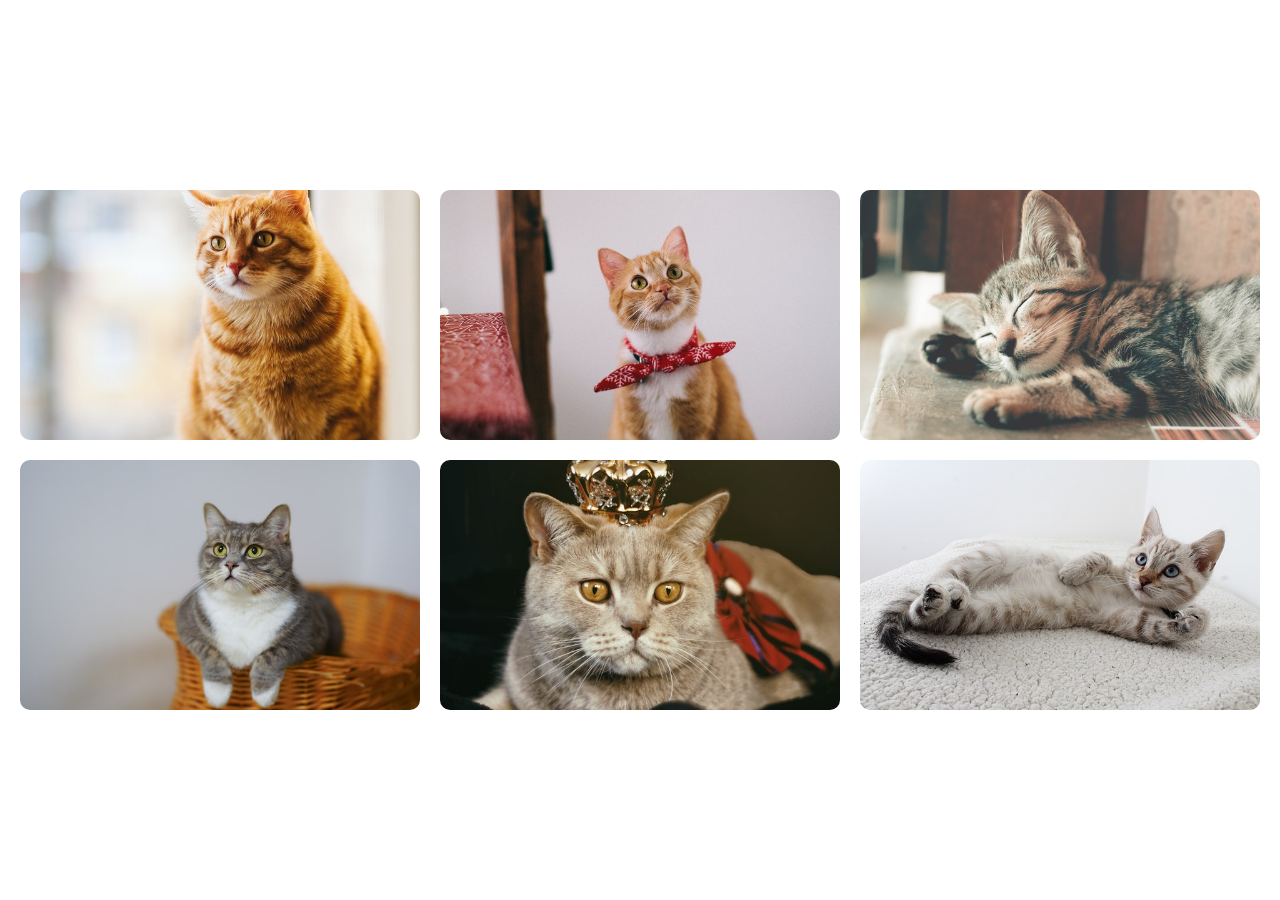
==== gallery/index.html @ 99b30771 "Add files via upload" ====
<!DOCTYPE html>
<html lang="en">

<head>
    <meta charset="UTF-8">
    <meta http-equiv="X-UA-Compatible" content="IE=edge">
    <meta name="viewport" content="width=device-width, initial-scale=1.0">
    <link rel="stylesheet" href="style.css">
    <link rel="stylesheet" href="style2.css">
    <title>Gallery</title>
</head>
<style>
    body {
        height: 100vh;
        display: flex;
        justify-content: center;
        align-items: center;
    }
</style>

<body>
    <div class="wrapper">
        <div data-galleryImage class="image">
            <img src="./img/img1.jpg" alt="kotek 1" tabindex="1">
        </div>

        <div data-galleryImage class="image">
            <img src="./img/img2.jpg" alt="kotek 2" tabindex="1">
        </div>

        <div data-galleryImage class="image">
            <img src="./img/img3.jpg" alt="kotek 3" tabindex="1">
        </div>

        <div data-galleryImage class="image">
            <img src="./img/img4.jpg" alt="kotek 4" tabindex="1">
        </div>

        <div data-galleryImage class="image">
            <img src="./img/img5.jpg" alt="kotek 5" tabindex="1">
        </div>

        <div data-galleryImage class="image">
            <img src="./img/img6.jpg" alt="kotek 6" tabindex="1">
        </div>
    </div>

    <div data-galleryModal class="hidden">
        <div data-modalShadow></div>
        <div data-modalContent>
            <div data-closeModal>
                <img src="./icons//iconmonstr-x-mark-1-32.png" alt="">
            </div>
            <div data-modalDescription>unknown</div>
            <div data-modalSlide>
                <div data-previousSlide data-slideButton>
                    <img src="./icons/iconmonstr-arrow-64-32.png" alt="previous slide button">
                </div>
                <div data-nextSlide data-slideButton>
                    <img src="./icons/iconmonstr-arrow-25-32.png" alt="next slide button">
                </div>
                <img data-currentSlide src="" alt="current gallery photo">
            </div>
        </div>
    </div>
    <script src="./app.js"></script>
</body>

</html>
---- gallery/style.css ----
[data-galleryModal] {
	display: flex;
	justify-content: center;
	align-items: center;
	position: absolute;
	top: 0;
	left: 0;
	width: 100%;
	height: 100%;
	z-index: 1;
	user-select: none;
	animation: fadeIn 0.3s linear;
}
[data-galleryModal].hidden {
	display: none;
	animation: fadeOut 5s;
}
[data-modalShadow] {
	position: fixed;
	width: 100%;
	height: 100%;
	background-color: rgba(0, 0, 0, 0.7);
	backdrop-filter: blur(4px);
	z-index: -1;
}
[data-modalContent] {
	position: relative;
	display: flex;
	justify-content: center;
	align-items: center;
	flex-wrap: wrap;
	background-color: #fff;
	border-radius: 10px 0 10px 10px;
	padding-bottom: 30px;
}
[data-modalDescription] {
	width: 100%;
	text-align: center;
	font-size: 22px;
	padding: 10px 0px;
	font-weight: medium;
}
[data-modalSlide] {
	max-width: 1280px;
	max-height: 720px;
	display: flex;
	justify-content: center;
	align-items: flex-start;
	position: relative;
	border-radius: 10px;
	overflow: hidden;
	box-shadow: 0 0 12px 2px rgba(0, 0, 0, 0.3);
}
/*img tag*/
[data-currentSlide] {
	width: 100%;
	height: 100%;
	object-fit: cover;
}
[data-closeModal] {
	position: absolute;
	top: -40px;
	right: 0px;
	background-color: #fff;
	padding: 5px 10px;
	cursor: pointer;
	border-radius: 10px 10px 0 0;
}
[data-slideButton] {
	width: 60px;
	height: 100%;
	display: flex;
	justify-content: center;
	align-items: center;
	background-color: #fff;
	opacity: 0.3;
	transition: opacity 0.3s;
	cursor: pointer;
	position: absolute;
}
[data-slideButton]:hover {
	opacity: 0.8;
}
[data-previousSlide] {
	left: 0;
	top: 0;
}
[data-nextSlide] {
	right: 0;
	top: 0;
}
[data-galleryImage] {
	transition: transform 0.3s;
}
[data-galleryImage]:hover {
	transform: scale(1.05);
}
.fade-out {
	animation: fadeOut 0.3s linear both;
}
.slide-fadeOut {
	animation: fadeOut 0.2s linear both;
}
@keyframes fadeIn {
	from {
		opacity: 0;
	}
	to {
		opacity: 1;
	}
}
@keyframes fadeOut {
	from {
		opacity: 1;
	}
	to {
		opacity: 0;
	}
}
---- gallery/style2.css ----
*,
*::before,
*::after {
	padding: 0;
	margin: 0;
	box-sizing: border-box;
}
.wrapper {
	width: 1500px;
	display: flex;
	justify-content: center;
	align-items: center;
	flex-wrap: wrap;
}
.image {
	width: 400px;
	height: 250px;
	margin: 10px;
	border-radius: 10px;
	overflow: hidden;
	cursor: pointer;
}
.image img {
	width: 100%;
	height: 100%;
	object-fit: cover;
}
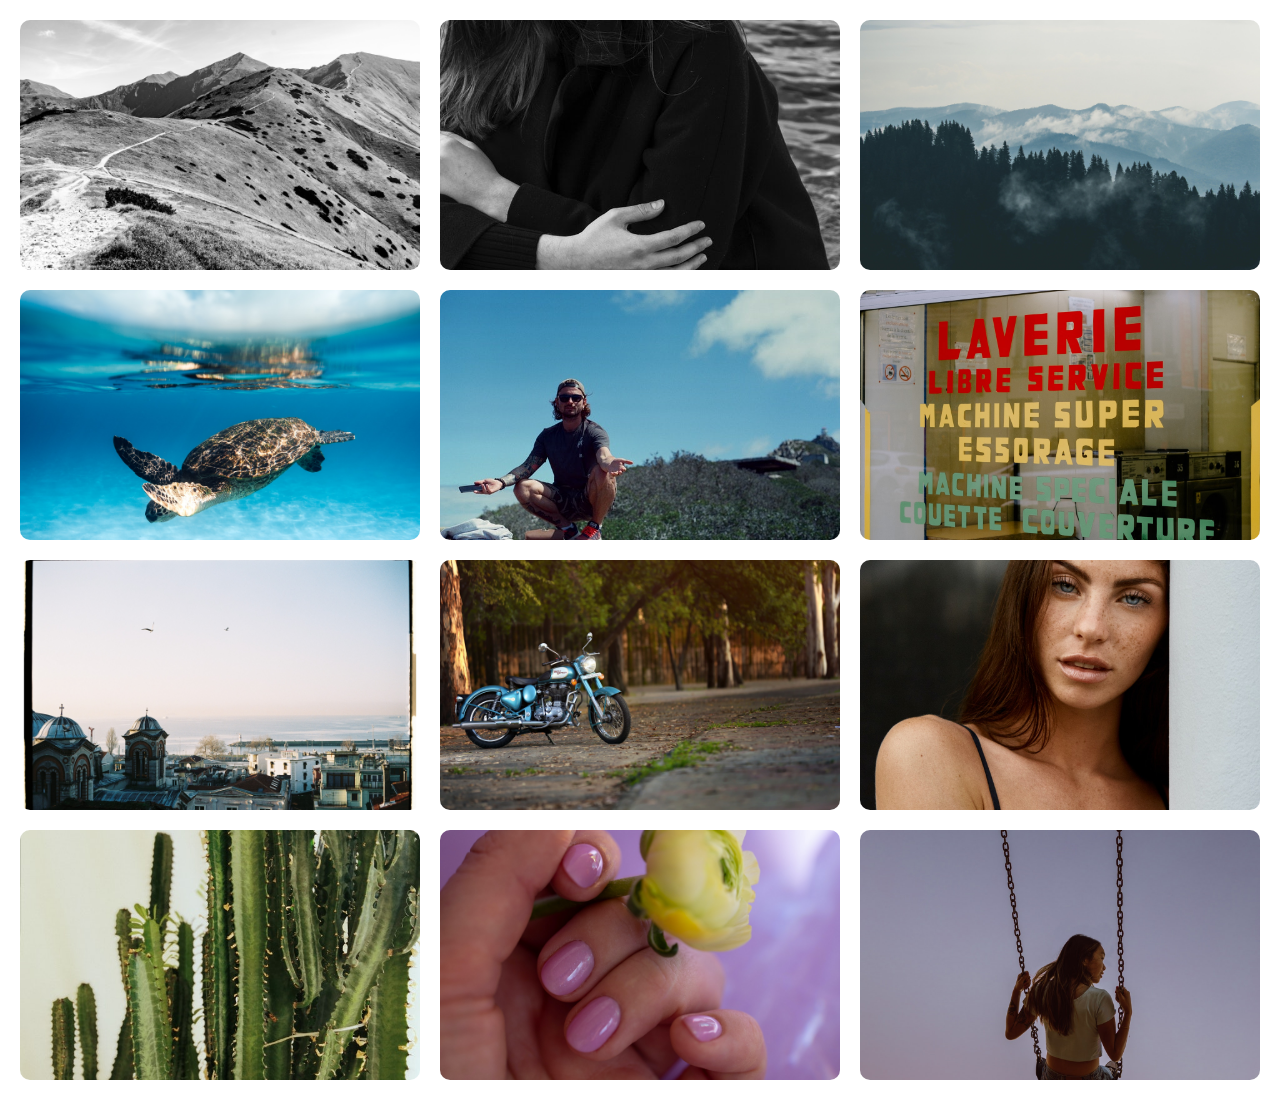
==== commit 905242f4: "Add files via upload" ====
--- a/gallery/index.html
+++ b/gallery/index.html
@@ -5,59 +5,88 @@
     <meta charset="UTF-8">
     <meta http-equiv="X-UA-Compatible" content="IE=edge">
     <meta name="viewport" content="width=device-width, initial-scale=1.0">
+    <meta name="description" content="Vanilla javascript lightbox gallery">
     <link rel="stylesheet" href="style.css">
-    <link rel="stylesheet" href="style2.css">
     <title>Gallery</title>
 </head>
-<style>
-    body {
-        height: 100vh;
-        display: flex;
-        justify-content: center;
-        align-items: center;
-    }
-</style>
 
 <body>
-    <div class="wrapper">
+    <div data-galleryWrapper class="wrapper" aria-label="galeria zdjęć zwierząt">
         <div data-galleryImage class="image">
-            <img src="./img/img1.jpg" alt="kotek 1" tabindex="1">
+            <img src="./img/img1.jpg" alt="slide" tabindex="0">
         </div>
 
-        <div data-galleryImage class="image">
-            <img src="./img/img2.jpg" alt="kotek 2" tabindex="1">
+        <div data-galleryImage class="image"
+            aria-label="Nacisnij enter lub lewy przycisk myszy aby otworzyć slajder ze zdjęciami z galerii">
+            <img src="./img/img2.jpg" alt="slide" tabindex="0">
         </div>
 
-        <div data-galleryImage class="image">
-            <img src="./img/img3.jpg" alt="kotek 3" tabindex="1">
+        <div data-galleryImage class="image"
+            aria-label="Nacisnij enter lub lewy przycisk myszy aby otworzyć slajder ze zdjęciami z galerii">
+            <img src="./img/img3.jpg" alt="slide" tabindex="0">
         </div>
 
-        <div data-galleryImage class="image">
-            <img src="./img/img4.jpg" alt="kotek 4" tabindex="1">
+        <div data-galleryImage class="image"
+            aria-label="Nacisnij enter lub lewy przycisk myszy aby otworzyć slajder ze zdjęciami z galerii">
+            <img src="./img/img4.jpg" alt="slide" tabindex="0">
         </div>
 
-        <div data-galleryImage class="image">
-            <img src="./img/img5.jpg" alt="kotek 5" tabindex="1">
+        <div data-galleryImage class="image"
+            aria-label="Nacisnij enter lub lewy przycisk myszy aby otworzyć slajder ze zdjęciami z galerii">
+            <img src="./img/img5.jpg" alt="slide" tabindex="0">
         </div>
 
-        <div data-galleryImage class="image">
-            <img src="./img/img6.jpg" alt="kotek 6" tabindex="1">
+        <div data-galleryImage class="image"
+            aria-label="Nacisnij enter lub lewy przycisk myszy aby otworzyć slajder ze zdjęciami z galerii">
+            <img src="./img/img6.jpg" alt="slide" tabindex="0">
         </div>
+
+        <div data-galleryImage class="image"
+            aria-label="Nacisnij enter lub lewy przycisk myszy aby otworzyć slajder ze zdjęciami z galerii">
+            <img src="./img/img7.jpg" alt="slide" tabindex="0">
+        </div>
+
+        <div data-galleryImage class="image"
+            aria-label="Nacisnij enter lub lewy przycisk myszy aby otworzyć slajder ze zdjęciami z galerii">
+            <img src="./img/img8.jpg" alt="slide" tabindex="0">
+        </div>
+
+        <div data-galleryImage class="image"
+            aria-label="Nacisnij enter lub lewy przycisk myszy aby otworzyć slajder ze zdjęciami z galerii">
+            <img src="./img/img9.jpg" alt="slide" tabindex="0">
+        </div>
+
+        <div data-galleryImage class="image"
+            aria-label="Nacisnij enter lub lewy przycisk myszy aby otworzyć slajder ze zdjęciami z galerii">
+            <img src="./img/img10.jpg" alt="slide" tabindex="0">
+        </div>
+
+        <div data-galleryImage class="image"
+            aria-label="Nacisnij enter lub lewy przycisk myszy aby otworzyć slajder ze zdjęciami z galerii">
+            <img src="./img/img11.jpg" alt="slide" tabindex="0">
+        </div>
+
+        <div data-galleryImage class="image"
+            aria-label="Nacisnij enter lub lewy przycisk myszy aby otworzyć slajder ze zdjęciami z galerii">
+            <img src="./img/img12.jpg" alt="slide" tabindex="0">
+        </div>
+
+
     </div>
 
     <div data-galleryModal class="hidden">
         <div data-modalShadow></div>
         <div data-modalContent>
-            <div data-closeModal>
-                <img src="./icons//iconmonstr-x-mark-1-32.png" alt="">
+            <div data-closeModal aria-label="przycisk zamknięcia slajdera">
+                <img src="./icons//iconmonstr-x-mark-1-32.png" alt="close modal icon">
             </div>
-            <div data-modalDescription>unknown</div>
-            <div data-modalSlide>
-                <div data-previousSlide data-slideButton>
-                    <img src="./icons/iconmonstr-arrow-64-32.png" alt="previous slide button">
+            <div data-modalDescription aria-label="">unknown</div>
+            <div data-modalSlide class="">
+                <div data-previousSlide data-slideButton aria-label="przycisk przełącza na poprzedni slajd">
+                    <img src="./icons/iconmonstr-arrow-64-32.png" alt="previous slide button icon">
                 </div>
-                <div data-nextSlide data-slideButton>
-                    <img src="./icons/iconmonstr-arrow-25-32.png" alt="next slide button">
+                <div data-nextSlide data-slideButton aria-label="przycisk przełącza na następny slajd">
+                    <img src="./icons/iconmonstr-arrow-25-32.png" alt="next slide button icon">
                 </div>
                 <img data-currentSlide src="" alt="current gallery photo">
             </div>
--- a/gallery/style.css
+++ b/gallery/style.css
@@ -1,3 +1,48 @@
+@font-face {
+	font-family: 'galleryfont';
+	src: url('poppins-regular-webfont.woff2') format('woff2'), url('poppins-regular-webfont.woff') format('woff');
+	font-weight: normal;
+	font-style: normal;
+	font-display: swap;
+}
+*,
+*::before,
+*::after {
+	padding: 0;
+	margin: 0;
+	box-sizing: border-box;
+}
+body {
+	font-family: 'galleryfont', sans-serif;
+	min-height: 100vh;
+	display: flex;
+	justify-content: center;
+	align-items: center;
+}
+.wrapper {
+	width: 1500px;
+	display: flex;
+	justify-content: center;
+	align-items: center;
+	flex-wrap: wrap;
+}
+.image {
+	width: 400px;
+	height: 250px;
+	margin: 10px;
+	border-radius: 10px;
+	overflow: hidden;
+	cursor: pointer;
+}
+.image img {
+	width: 100%;
+	height: 100%;
+	object-fit: cover;
+}
+
+[data-galleryWrapper] {
+	padding: 10px;
+}
 [data-galleryModal] {
 	display: flex;
 	justify-content: center;
@@ -30,7 +75,7 @@
 	align-items: center;
 	flex-wrap: wrap;
 	background-color: #fff;
-	border-radius: 10px 0 10px 10px;
+	border-radius: 10px;
 	padding-bottom: 30px;
 }
 [data-modalDescription] {
@@ -41,8 +86,6 @@
 	font-weight: medium;
 }
 [data-modalSlide] {
-	max-width: 1280px;
-	max-height: 720px;
 	display: flex;
 	justify-content: center;
 	align-items: flex-start;
@@ -51,20 +94,28 @@
 	overflow: hidden;
 	box-shadow: 0 0 12px 2px rgba(0, 0, 0, 0.3);
 }
+[data-modalSlide].horizontal {
+	max-width: 1350px;
+	max-height: 800px;
+}
+[data-modalSlide].vertical {
+	max-width: 600px;
+	max-height: 850px;
+}
 /*img tag*/
 [data-currentSlide] {
 	width: 100%;
 	height: 100%;
-	object-fit: cover;
+	object-fit: scale-down;
 }
 [data-closeModal] {
 	position: absolute;
-	top: -40px;
+	top: 0px;
 	right: 0px;
 	background-color: #fff;
 	padding: 5px 10px;
 	cursor: pointer;
-	border-radius: 10px 10px 0 0;
+	border-radius: 10px;
 }
 [data-slideButton] {
 	width: 60px;
